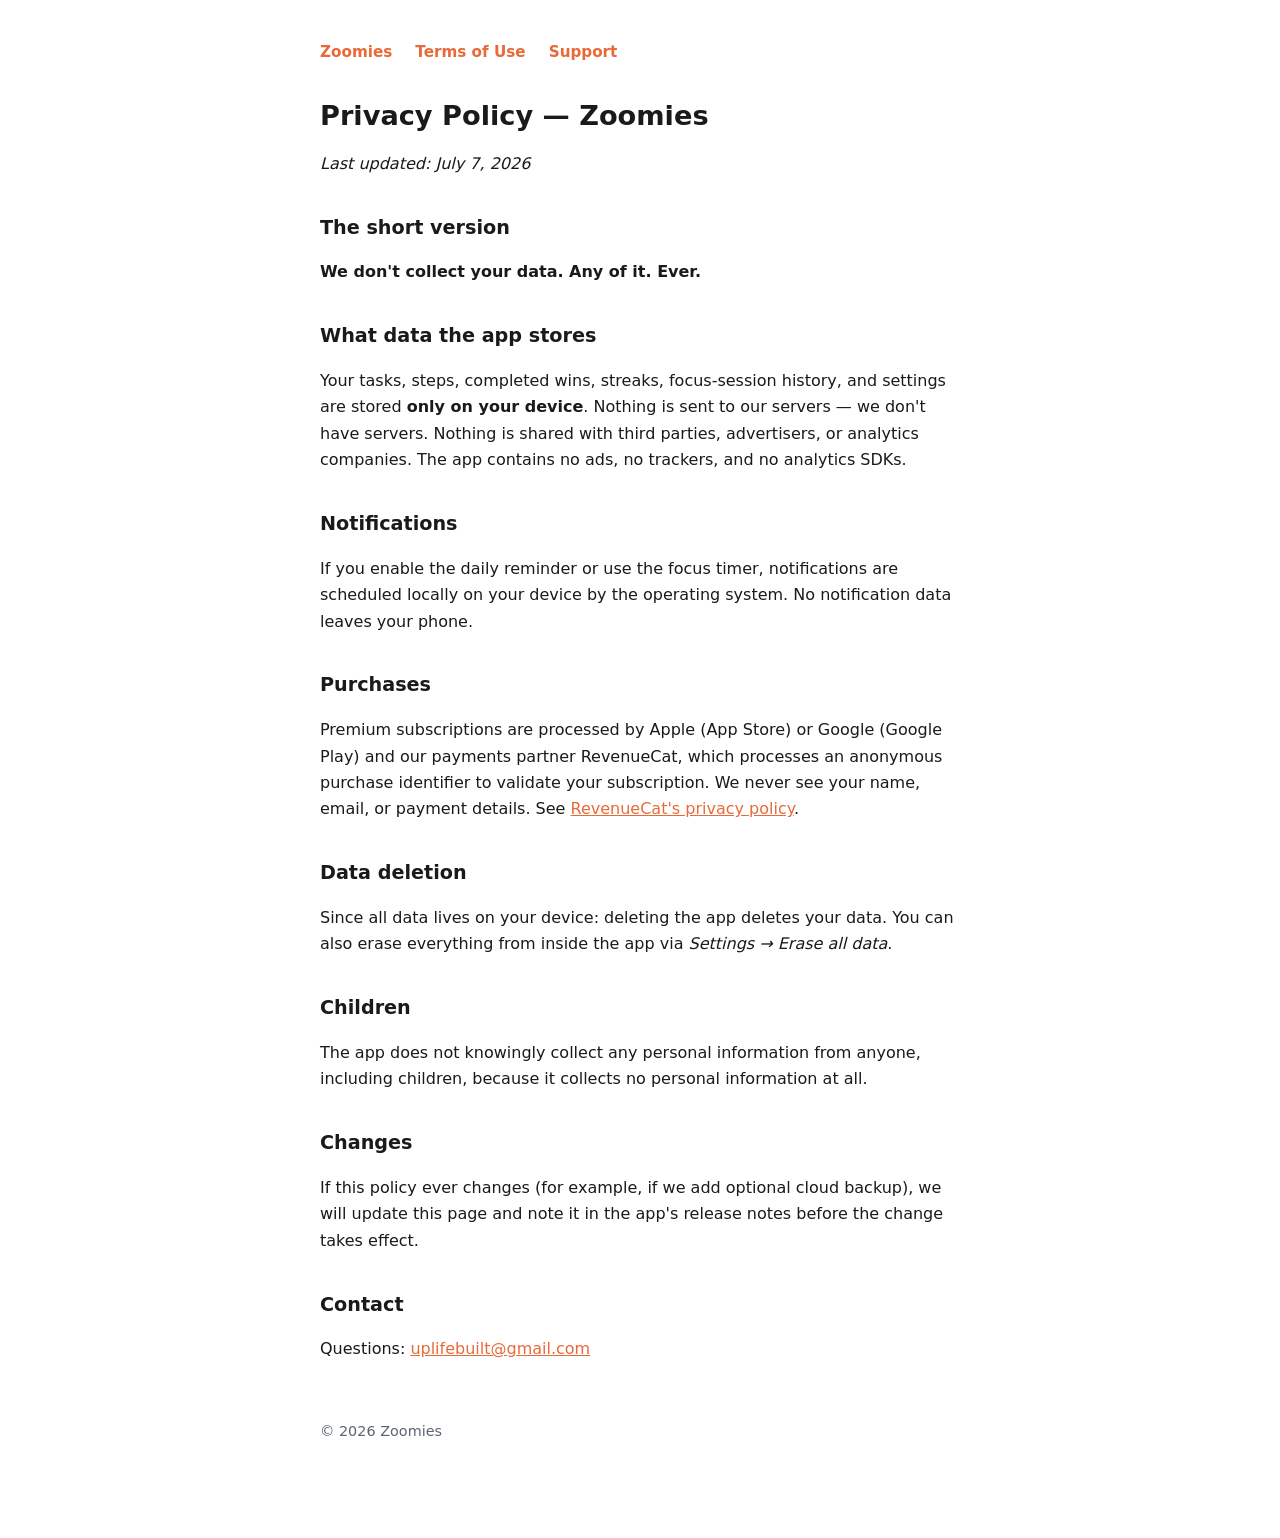
==== privacy.html @ f58e56eb "Zoomies site: landing, privacy policy, terms of use, support" ====
<!DOCTYPE html>
<html lang="en">
<head>
  <meta charset="utf-8">
  <meta name="viewport" content="width=device-width, initial-scale=1">
  <title>Privacy Policy — Zoomies</title>
  <link rel="stylesheet" href="style.css">
</head>
<body>
  <nav>
    <a href="index.html">Zoomies</a>
    <a href="terms.html">Terms of Use</a>
    <a href="support.html">Support</a>
  </nav>

  <h1>Privacy Policy — Zoomies</h1>
  <p><em>Last updated: July 7, 2026</em></p>

  <h2>The short version</h2>
  <p><strong>We don't collect your data. Any of it. Ever.</strong></p>

  <h2>What data the app stores</h2>
  <p>Your tasks, steps, completed wins, streaks, focus-session history, and
  settings are stored <strong>only on your device</strong>. Nothing is sent to
  our servers — we don't have servers. Nothing is shared with third parties,
  advertisers, or analytics companies. The app contains no ads, no trackers,
  and no analytics SDKs.</p>

  <h2>Notifications</h2>
  <p>If you enable the daily reminder or use the focus timer, notifications are
  scheduled locally on your device by the operating system. No notification
  data leaves your phone.</p>

  <h2>Purchases</h2>
  <p>Premium subscriptions are processed by Apple (App Store) or Google
  (Google Play) and our payments partner RevenueCat, which processes an
  anonymous purchase identifier to validate your subscription. We never see
  your name, email, or payment details. See
  <a href="https://www.revenuecat.com/privacy">RevenueCat's privacy policy</a>.</p>

  <h2>Data deletion</h2>
  <p>Since all data lives on your device: deleting the app deletes your data.
  You can also erase everything from inside the app via
  <em>Settings → Erase all data</em>.</p>

  <h2>Children</h2>
  <p>The app does not knowingly collect any personal information from anyone,
  including children, because it collects no personal information at all.</p>

  <h2>Changes</h2>
  <p>If this policy ever changes (for example, if we add optional cloud
  backup), we will update this page and note it in the app's release notes
  before the change takes effect.</p>

  <h2>Contact</h2>
  <p>Questions: <a href="mailto:uplifebuilt@gmail.com">uplifebuilt@gmail.com</a></p>

  <footer>
    <p>© 2026 Zoomies</p>
  </footer>
</body>
</html>
---- style.css ----
:root {
  --bg: #ffffff;
  --text: #1a1a1a;
  --sub: #5b6572;
  --accent: #E86A38;
  --card: #F6F8FB;
  --border: #e3e8ee;
}
@media (prefers-color-scheme: dark) {
  :root {
    --bg: #0E1116;
    --text: #F2F5F9;
    --sub: #9AA5B1;
    --accent: #FF8A5C;
    --card: #171C24;
    --border: #262d38;
  }
}
* { box-sizing: border-box; }
body {
  font-family: -apple-system, BlinkMacSystemFont, "Segoe UI", system-ui, sans-serif;
  max-width: 680px;
  margin: 0 auto;
  padding: 40px 20px 80px;
  line-height: 1.65;
  color: var(--text);
  background: var(--bg);
}
h1 { font-size: 1.7em; line-height: 1.25; }
h2 { font-size: 1.2em; margin-top: 1.8em; }
a { color: var(--accent); }
nav { margin-bottom: 2.2em; font-size: 0.95em; }
nav a { margin-right: 1.2em; text-decoration: none; font-weight: 600; }
nav a:hover { text-decoration: underline; }
.muted { color: var(--sub); }
.card {
  background: var(--card);
  border: 1px solid var(--border);
  border-radius: 14px;
  padding: 18px 22px;
  margin: 1.2em 0;
}
footer { margin-top: 4em; font-size: 0.9em; color: var(--sub); }
.logo { font-size: 2.4em; }
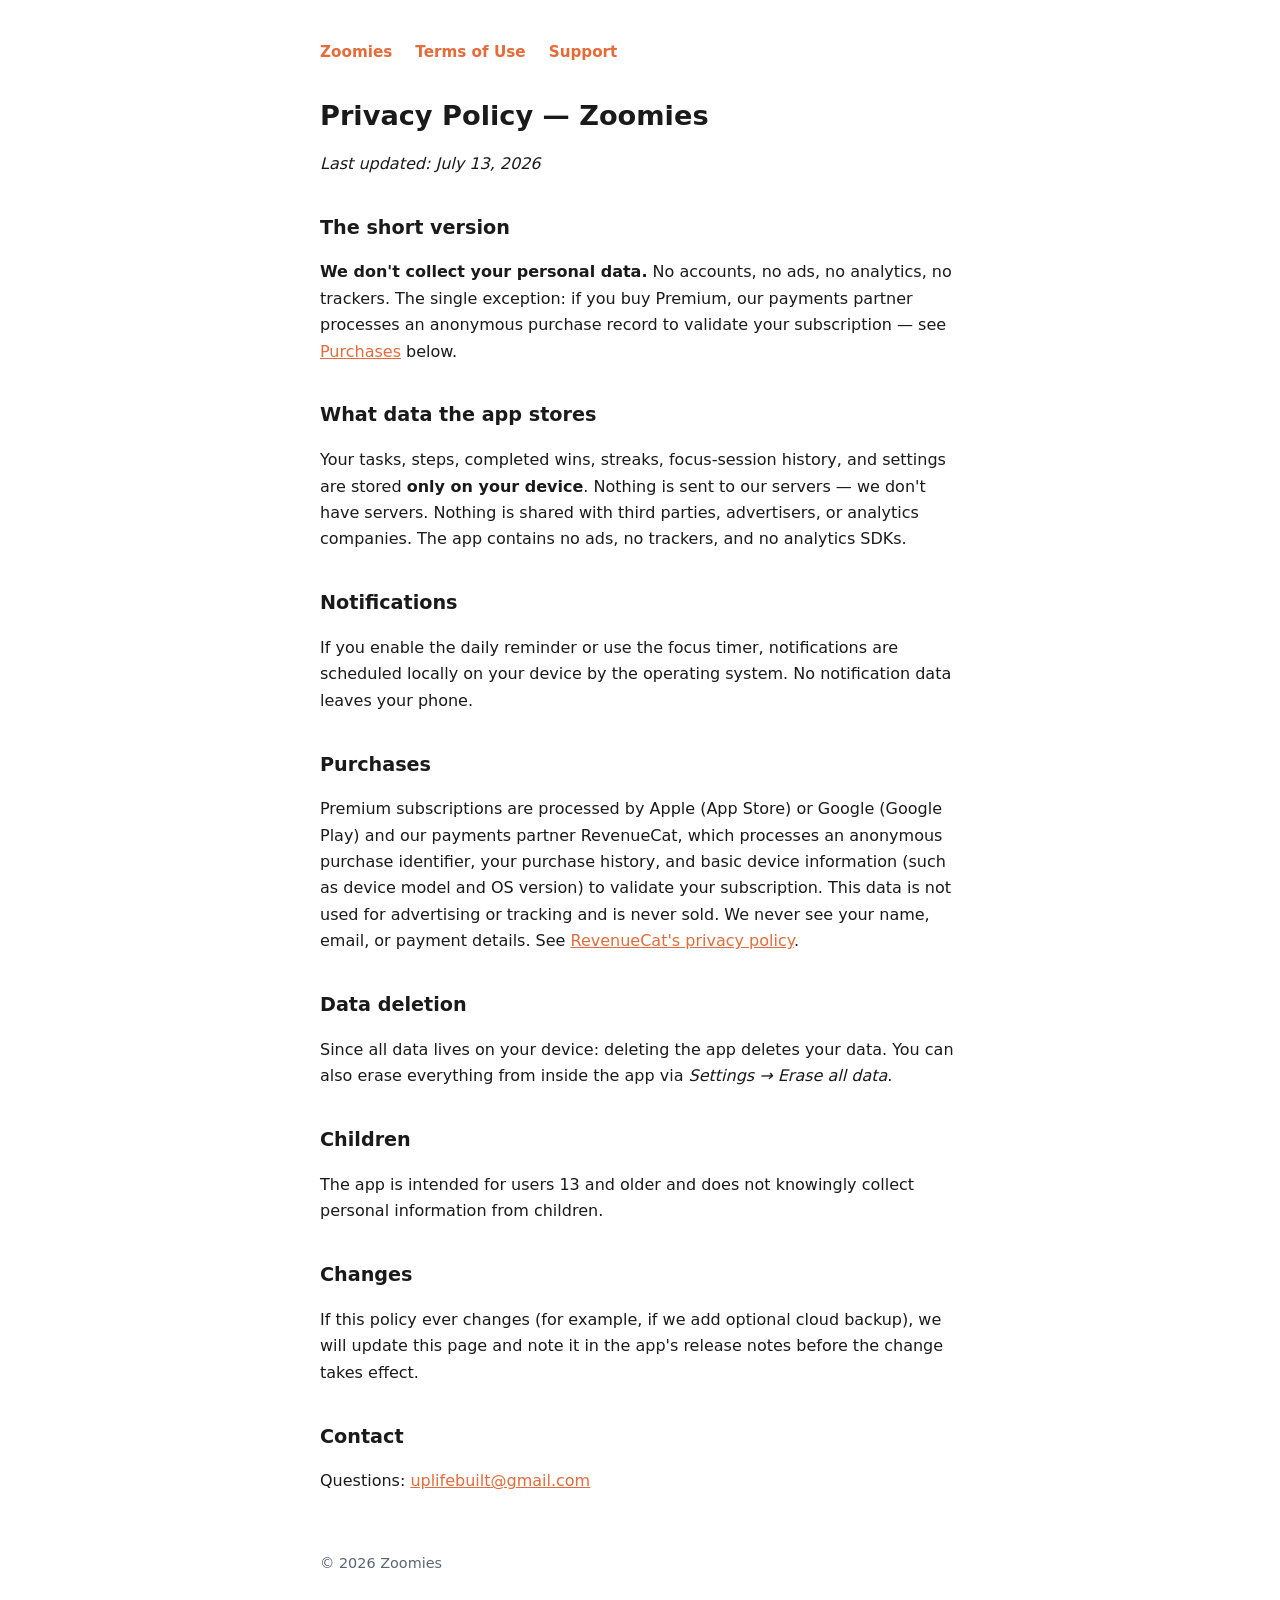
==== commit 5118bec4: "Privacy policy: disclose RevenueCat purchase data, 13+ audience" ====
--- a/privacy.html
+++ b/privacy.html
@@ -14,10 +14,13 @@
   </nav>
 
   <h1>Privacy Policy — Zoomies</h1>
-  <p><em>Last updated: July 7, 2026</em></p>
+  <p><em>Last updated: July 13, 2026</em></p>
 
   <h2>The short version</h2>
-  <p><strong>We don't collect your data. Any of it. Ever.</strong></p>
+  <p><strong>We don't collect your personal data.</strong> No accounts, no ads,
+  no analytics, no trackers. The single exception: if you buy Premium, our
+  payments partner processes an anonymous purchase record to validate your
+  subscription — see <a href="#purchases">Purchases</a> below.</p>
 
   <h2>What data the app stores</h2>
   <p>Your tasks, steps, completed wins, streaks, focus-session history, and
@@ -31,11 +34,13 @@
   scheduled locally on your device by the operating system. No notification
   data leaves your phone.</p>
 
-  <h2>Purchases</h2>
+  <h2 id="purchases">Purchases</h2>
   <p>Premium subscriptions are processed by Apple (App Store) or Google
   (Google Play) and our payments partner RevenueCat, which processes an
-  anonymous purchase identifier to validate your subscription. We never see
-  your name, email, or payment details. See
+  anonymous purchase identifier, your purchase history, and basic device
+  information (such as device model and OS version) to validate your
+  subscription. This data is not used for advertising or tracking and is
+  never sold. We never see your name, email, or payment details. See
   <a href="https://www.revenuecat.com/privacy">RevenueCat's privacy policy</a>.</p>
 
   <h2>Data deletion</h2>
@@ -44,8 +49,8 @@
   <em>Settings → Erase all data</em>.</p>
 
   <h2>Children</h2>
-  <p>The app does not knowingly collect any personal information from anyone,
-  including children, because it collects no personal information at all.</p>
+  <p>The app is intended for users 13 and older and does not knowingly
+  collect personal information from children.</p>
 
   <h2>Changes</h2>
   <p>If this policy ever changes (for example, if we add optional cloud
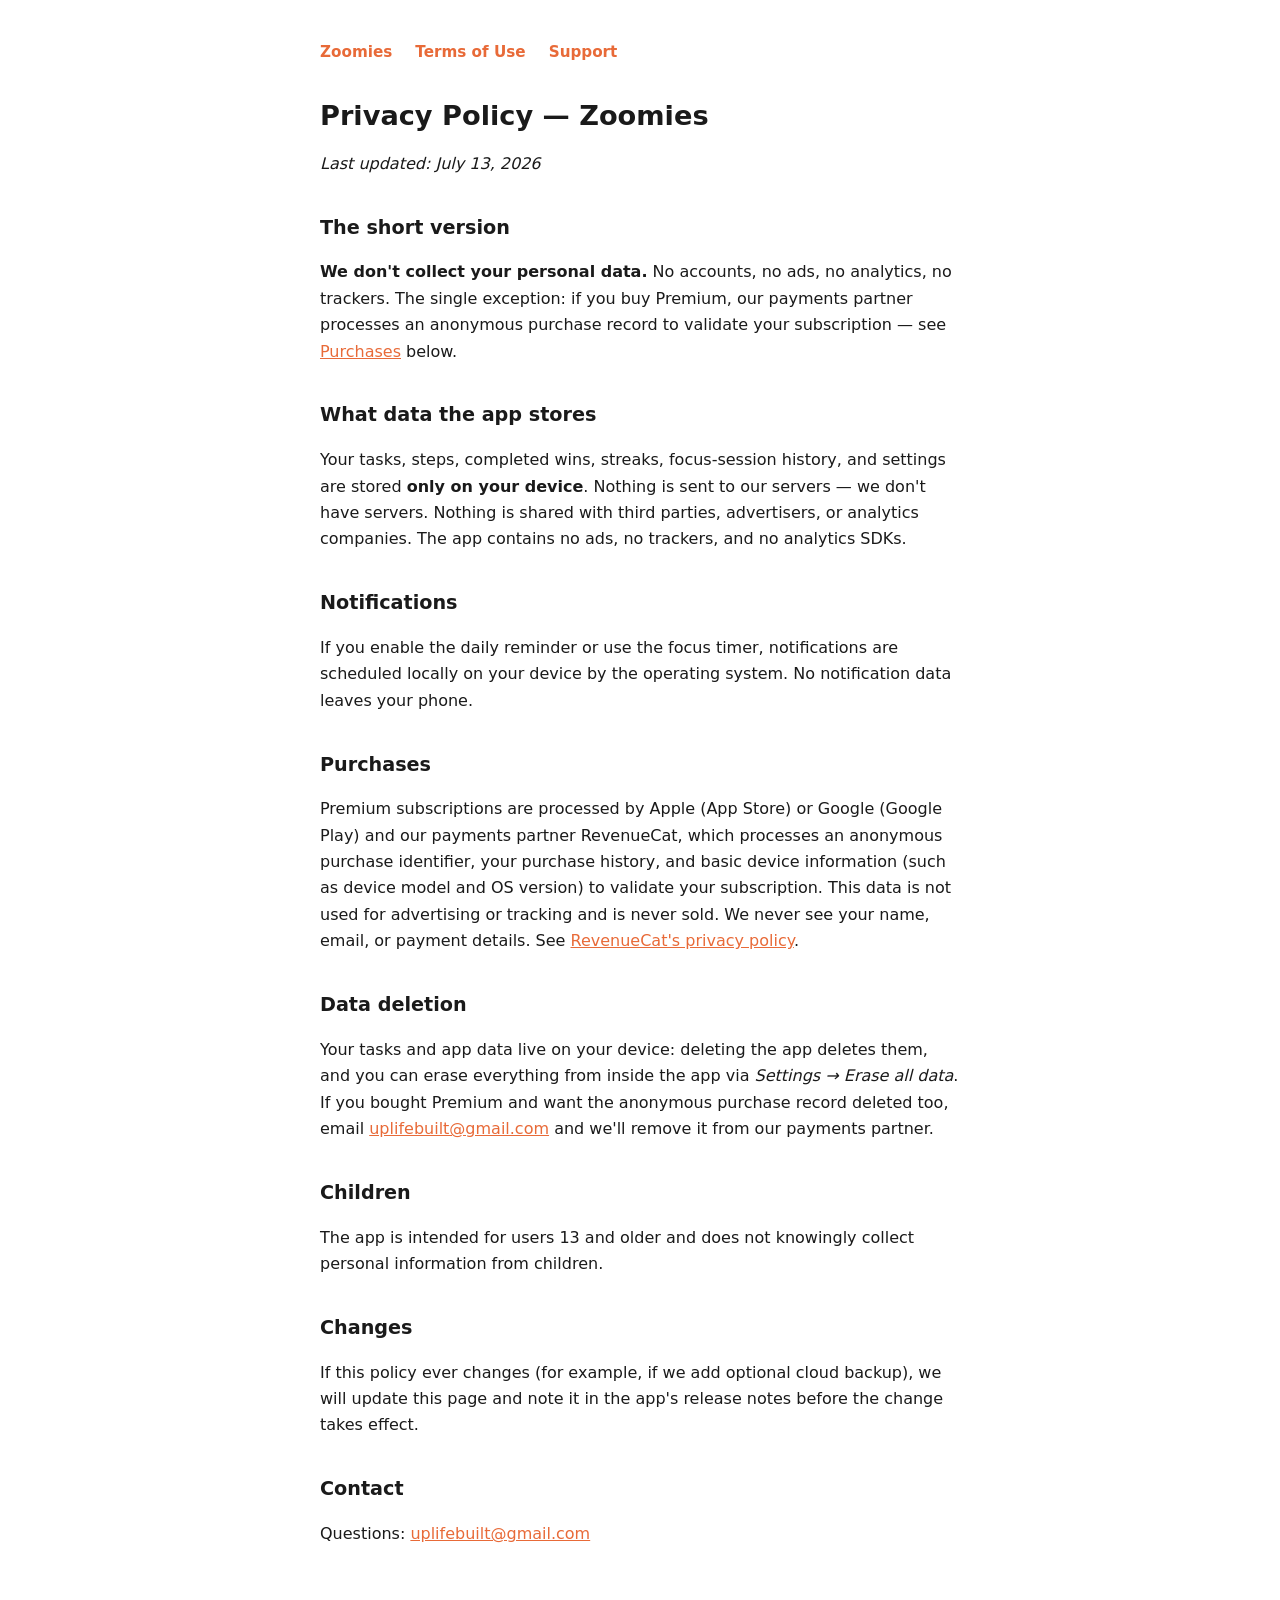
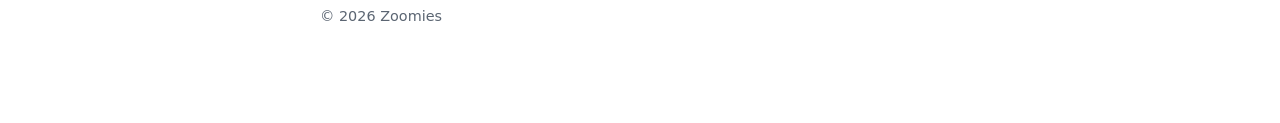
==== commit fb098626: "Privacy policy: purchase-record deletion on request" ====
--- a/privacy.html
+++ b/privacy.html
@@ -44,9 +44,12 @@
   <a href="https://www.revenuecat.com/privacy">RevenueCat's privacy policy</a>.</p>
 
   <h2>Data deletion</h2>
-  <p>Since all data lives on your device: deleting the app deletes your data.
-  You can also erase everything from inside the app via
-  <em>Settings → Erase all data</em>.</p>
+  <p>Your tasks and app data live on your device: deleting the app deletes
+  them, and you can erase everything from inside the app via
+  <em>Settings → Erase all data</em>. If you bought Premium and want the
+  anonymous purchase record deleted too, email
+  <a href="mailto:uplifebuilt@gmail.com">uplifebuilt@gmail.com</a> and we'll
+  remove it from our payments partner.</p>
 
   <h2>Children</h2>
   <p>The app is intended for users 13 and older and does not knowingly
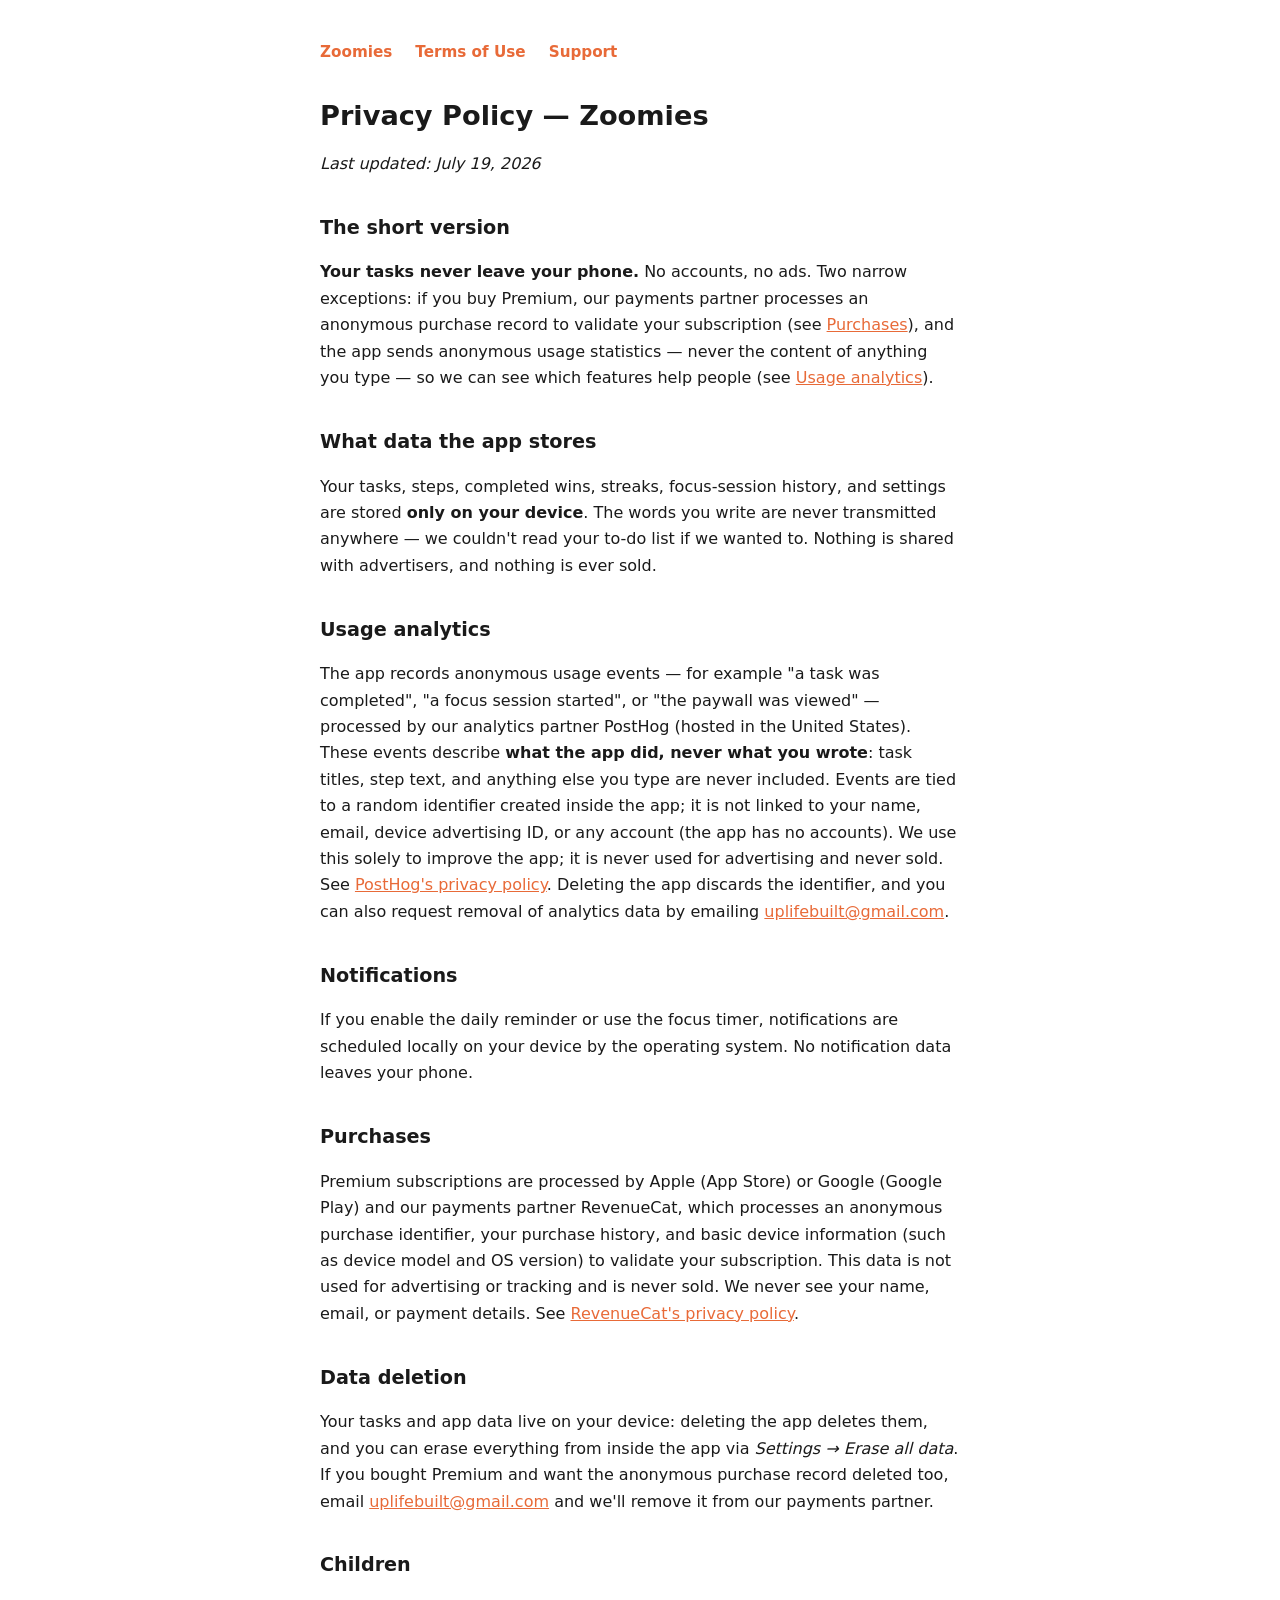
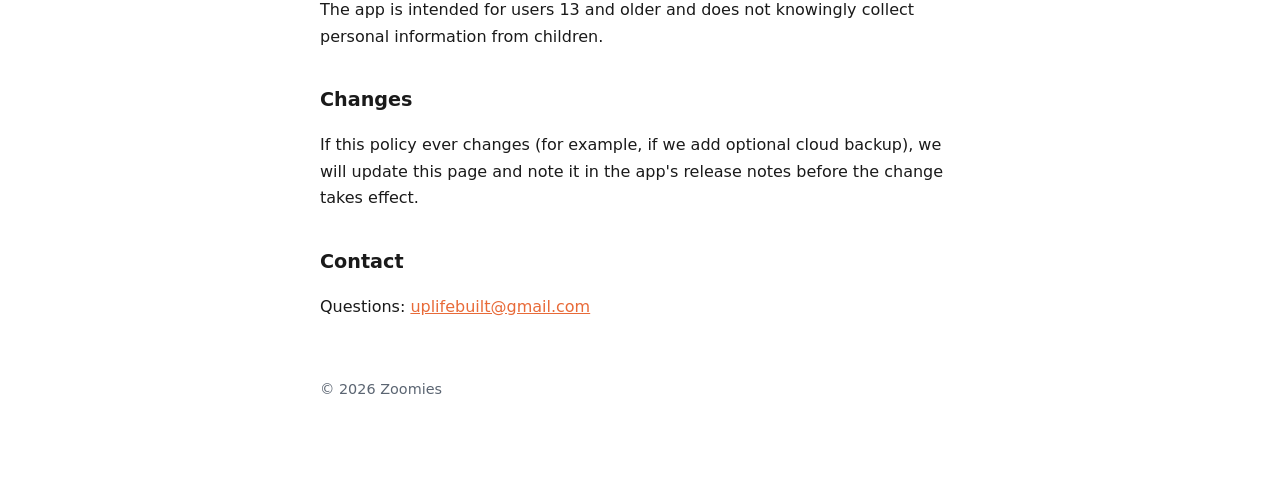
==== commit 6fb6eca1: "Privacy policy: disclose anonymous usage analytics (PostHog, US-hosted) Replaces the 'no analytics S" ====
--- a/privacy.html
+++ b/privacy.html
@@ -14,20 +14,37 @@
   </nav>
 
   <h1>Privacy Policy — Zoomies</h1>
-  <p><em>Last updated: July 13, 2026</em></p>
+  <p><em>Last updated: July 19, 2026</em></p>
 
   <h2>The short version</h2>
-  <p><strong>We don't collect your personal data.</strong> No accounts, no ads,
-  no analytics, no trackers. The single exception: if you buy Premium, our
-  payments partner processes an anonymous purchase record to validate your
-  subscription — see <a href="#purchases">Purchases</a> below.</p>
+  <p><strong>Your tasks never leave your phone.</strong> No accounts, no ads.
+  Two narrow exceptions: if you buy Premium, our payments partner processes
+  an anonymous purchase record to validate your subscription (see
+  <a href="#purchases">Purchases</a>), and the app sends anonymous usage
+  statistics — never the content of anything you type — so we can see which
+  features help people (see <a href="#analytics">Usage analytics</a>).</p>
 
   <h2>What data the app stores</h2>
   <p>Your tasks, steps, completed wins, streaks, focus-session history, and
-  settings are stored <strong>only on your device</strong>. Nothing is sent to
-  our servers — we don't have servers. Nothing is shared with third parties,
-  advertisers, or analytics companies. The app contains no ads, no trackers,
-  and no analytics SDKs.</p>
+  settings are stored <strong>only on your device</strong>. The words you
+  write are never transmitted anywhere — we couldn't read your to-do list
+  if we wanted to. Nothing is shared with advertisers, and nothing is ever
+  sold.</p>
+
+  <h2 id="analytics">Usage analytics</h2>
+  <p>The app records anonymous usage events — for example "a task was
+  completed", "a focus session started", or "the paywall was viewed" —
+  processed by our analytics partner PostHog (hosted in the United States).
+  These events describe <strong>what the app did, never what you wrote</strong>:
+  task titles, step text, and anything else you type are never included.
+  Events are tied to a random identifier created inside the app; it is not
+  linked to your name, email, device advertising ID, or any account (the app
+  has no accounts). We use this solely to improve the app; it is never used
+  for advertising and never sold. See
+  <a href="https://posthog.com/privacy">PostHog's privacy policy</a>.
+  Deleting the app discards the identifier, and you can also request removal
+  of analytics data by emailing
+  <a href="mailto:uplifebuilt@gmail.com">uplifebuilt@gmail.com</a>.</p>
 
   <h2>Notifications</h2>
   <p>If you enable the daily reminder or use the focus timer, notifications are
@@ -43,7 +60,7 @@
   never sold. We never see your name, email, or payment details. See
   <a href="https://www.revenuecat.com/privacy">RevenueCat's privacy policy</a>.</p>
 
-  <h2>Data deletion</h2>
+  <h2 id="data-deletion">Data deletion</h2>
   <p>Your tasks and app data live on your device: deleting the app deletes
   them, and you can erase everything from inside the app via
   <em>Settings → Erase all data</em>. If you bought Premium and want the
